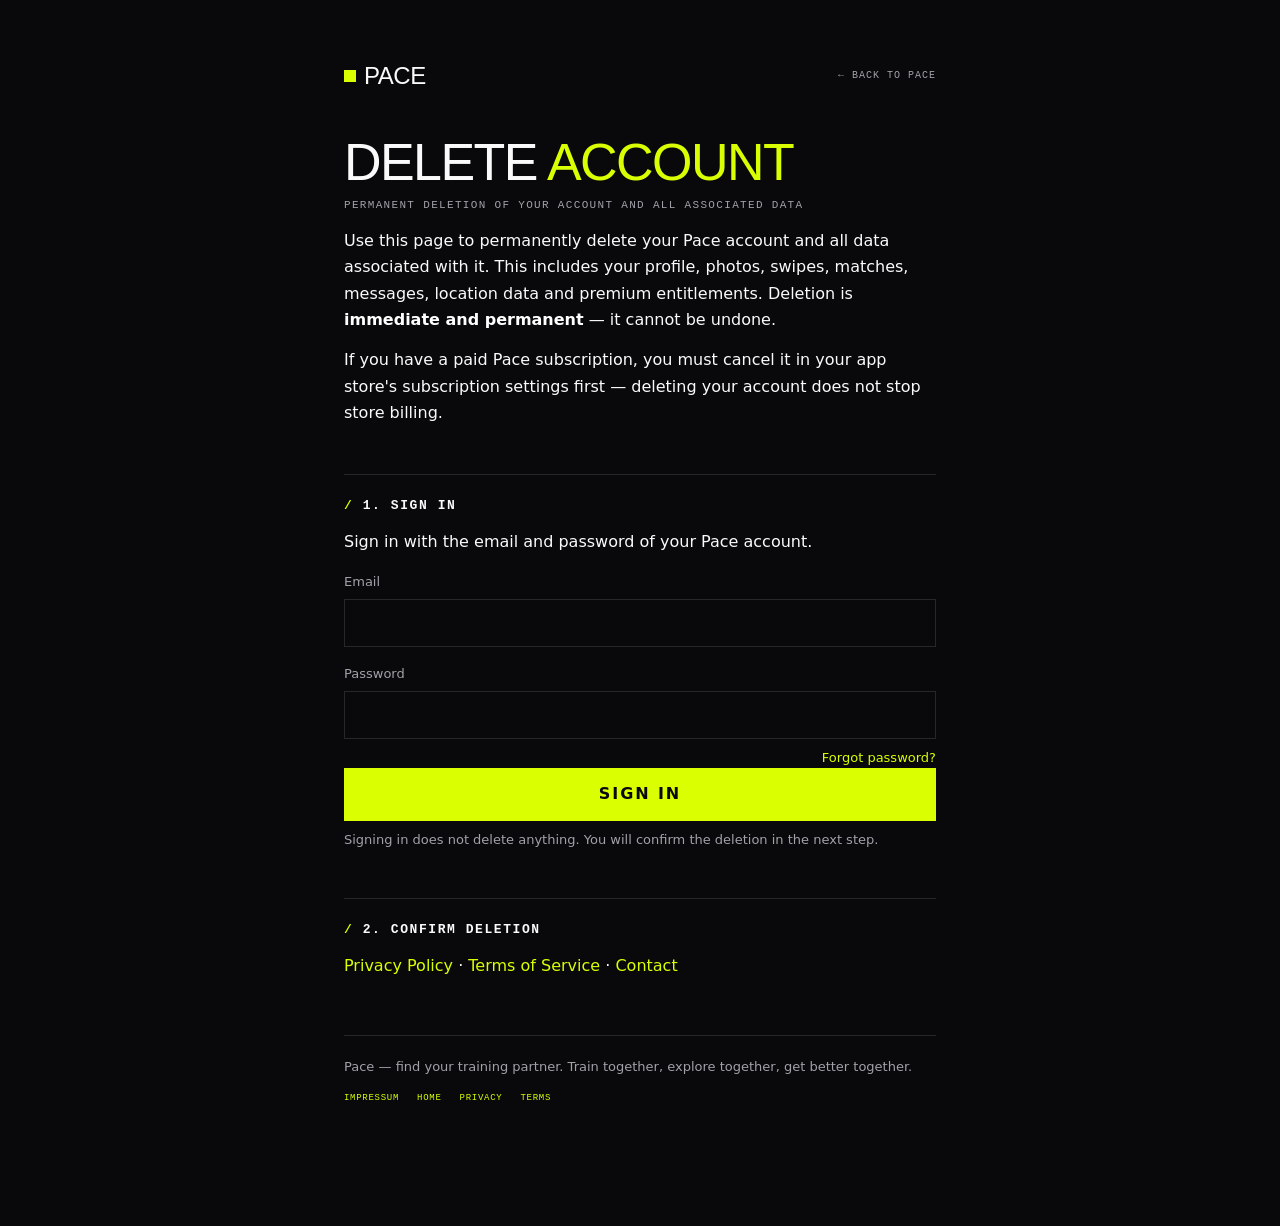
==== delete-account.html @ 6c15e728 "[Feat] added an impressum" ====
<!DOCTYPE html>
<html lang="en">
<head>
<meta charset="utf-8">
<meta name="viewport" content="width=device-width, initial-scale=1">
<title>Delete Account — Pace</title>
<link rel="icon" href="assets/favicon.png" type="image/png">
<link rel="stylesheet" href="assets/fonts/fonts.css">
<style>
  :root {
    --bg: #09090b;
    --fg: #fafafa;
    --muted: #a1a1aa;
    --accent: #d9ff00;
    --border: #27272a;
    --danger: #ef4444;
    --danger-border: rgba(239, 68, 68, 0.3);
  }
  * { box-sizing: border-box; }
  body {
    margin: 0;
    background: var(--bg);
    color: var(--fg);
    font-family: Inter, system-ui, -apple-system, "Segoe UI", Roboto, sans-serif;
    line-height: 1.65;
    -webkit-font-smoothing: antialiased;
  }
  .wrap { max-width: 640px; margin: 0 auto; padding: 56px 24px 120px; }
  .legal-header { display: flex; align-items: center; justify-content: space-between; gap: 20px; }
  .logo { display: flex; align-items: center; gap: 8px; color: var(--fg); font-family: Anton, Impact, sans-serif; font-weight: 400; text-transform: uppercase; text-decoration: none; letter-spacing: -0.02em; font-size: 24px; }
  .logo:hover { text-decoration: none; }
  .logo .dot { width: 12px; height: 12px; background: var(--accent); }
  .home-link { font-family: "JetBrains Mono", ui-monospace, monospace; font-size: 10px; text-transform: uppercase; letter-spacing: 0.1em; color: var(--muted); }
  .home-link:hover { color: var(--accent); text-decoration: none; }
  h1 { font-family: Anton, Impact, sans-serif; font-size: 52px; font-weight: 400; line-height: 1; text-transform: uppercase; letter-spacing: -0.03em; margin: 40px 0 8px; }
  h1 span { color: var(--accent); }
  .meta { font-family: "JetBrains Mono", ui-monospace, monospace; font-size: 11px; text-transform: uppercase; letter-spacing: 0.12em; color: var(--muted); }
  h2 {
    margin: 48px 0 12px;
    padding-top: 20px;
    border-top: 1px solid var(--border);
    font-family: "JetBrains Mono", ui-monospace, monospace;
    font-size: 13px;
    text-transform: uppercase;
    letter-spacing: 0.12em;
  }
  h2 span { color: var(--accent); }
  p { margin: 0 0 14px; }
  ul { margin: 0 0 14px; padding-left: 20px; }
  li { margin-bottom: 8px; }
  a { color: var(--accent); text-decoration: none; }
  a:hover { text-decoration: underline; }
  strong { color: #ffffff; }
  .footer { margin-top: 56px; padding-top: 20px; border-top: 1px solid var(--border); font-size: 13px; color: var(--muted); }
  .footer-nav { display: flex; flex-wrap: wrap; gap: 8px 18px; margin-top: 14px; font-family: "JetBrains Mono", ui-monospace, monospace; font-size: 9px; text-transform: uppercase; letter-spacing: 0.08em; }

  label { display: block; font-size: 13px; color: var(--muted); margin: 16px 0 6px; }
  input {
    width: 100%;
    padding: 10px 12px;
    background: transparent;
    color: var(--fg);
    border: 1px solid var(--border);
    border-radius: 0;
    font: inherit;
  }
  input:focus { outline: none; border-color: var(--fg); }
  button {
    font: inherit;
    text-transform: uppercase;
    letter-spacing: 0.12em;
    cursor: pointer;
    padding: 12px 16px;
    width: 100%;
    background: transparent;
    border: 1px solid var(--border);
    color: var(--fg);
  }
  button:hover { border-color: var(--fg); }
  button:disabled { opacity: 0.45; cursor: not-allowed; }
  .primary { background: var(--accent); border-color: var(--accent); color: var(--bg); font-weight: 700; }
  .primary:hover { border-color: var(--accent); filter: brightness(0.92); }
  .danger { border-color: var(--danger-border); color: var(--danger); }
  .danger:hover { border-color: var(--danger); }
  .danger.active { background: var(--danger); border-color: var(--danger); color: #ffffff; }
  .recover { text-align: right; font-size: 13px; margin-top: 8px; color: var(--muted); }
  .msg { margin-top: 16px; font-size: 14px; }
  .msg.error { color: var(--danger); }
  .msg.ok { color: var(--accent); }
  .hint { font-size: 13px; color: var(--muted); margin-top: 8px; }
  .hidden { display: none; }
  .danger-note { border: 1px solid var(--danger-border); padding: 14px 16px; margin: 20px 0 16px; }
  .danger-note p { margin: 0 0 8px; }
  .danger-note p:last-child { margin-bottom: 0; }
</style>
</head>
<body>
<div class="wrap">
  <header class="legal-header">
    <a class="logo" href="index.html" aria-label="Pace home"><span class="dot"></span>Pace</a>
    <a class="home-link" href="index.html">← Back to Pace</a>
  </header>

  <h1>Delete <span>Account</span></h1>
  <p class="meta">Permanent deletion of your account and all associated data</p>

  <p>
    Use this page to permanently delete your Pace account and all data associated with it. This
    includes your profile, photos, swipes, matches, messages, location data and premium
    entitlements. Deletion is <strong>immediate and permanent</strong> — it cannot be undone.
  </p>
  <p>
    If you have a paid Pace subscription, you must cancel it in your app store's subscription
    settings first — deleting your account does not stop store billing.
  </p>

  <h2><span>/</span> 1. Sign in</h2>
  <p>Sign in with the email and password of your Pace account.</p>

  <form id="login-form">
    <label for="email">Email</label>
    <input id="email" name="email" type="email" autocomplete="email" required>
    <label for="password">Password</label>
    <input id="password" name="password" type="password" autocomplete="current-password" required>
    <div class="recover"><a href="#" id="forgot-link">Forgot password?</a></div>
    <button type="submit" class="primary" id="login-btn">Sign in</button>
    <div class="hint">Signing in does not delete anything. You will confirm the deletion in the next step.</div>
  </form>
  <div class="msg hidden" id="login-msg" role="alert"></div>

  <h2><span>/</span> 2. Confirm deletion</h2>
  <div class="hidden" id="delete-panel">
    <p class="hint" id="signed-in-as">Signed in.</p>
    <div class="danger-note">
      <p><strong>Warning:</strong> this is permanent. Your profile, photos, swipes, matches and messages are deleted immediately and can't be recovered.</p>
      <p>If you have a paid Pace subscription, cancel it in your app store's subscription settings first — deleting your account does not stop store billing.</p>
    </div>
    <label for="confirm">Type <strong>DELETE</strong> to confirm</label>
    <input id="confirm" name="confirm" type="text" autocomplete="off" placeholder="DELETE">
    <button type="button" class="danger" id="delete-btn" disabled>Delete account</button>
    <div class="msg hidden" id="delete-msg" role="alert"></div>
  </div>

  <p>
    <a href="privacy.html">Privacy Policy</a> ·
    <a href="terms.html">Terms of Service</a> ·
    <a href="mailto:support@pace-online.de">Contact</a>
  </p>

  <div class="footer">
    Pace — find your training partner. Train together, explore together, get better together.
    <nav class="footer-nav" aria-label="Legal pages">
      <a href="impressum.html">Impressum</a>
      <a href="index.html">Home</a>
      <a href="privacy.html">Privacy</a>
      <a href="terms.html">Terms</a>
    </nav>
  </div>
</div>

<script>
(function () {
  const SUPABASE_URL = "https://exlcrsifebjjawzcdutk.supabase.co";
  const PUBLISHABLE_KEY = "sb_publishable_FXtPs7W2HFgapJc12pGzIA_bnyYmZ_W";

  const loginForm = document.getElementById("login-form");
  const loginBtn = document.getElementById("login-btn");
  const loginMsg = document.getElementById("login-msg");
  const email = document.getElementById("email");
  const password = document.getElementById("password");
  const forgotLink = document.getElementById("forgot-link");
  const deletePanel = document.getElementById("delete-panel");
  const signedInAs = document.getElementById("signed-in-as");
  const confirm = document.getElementById("confirm");
  const deleteBtn = document.getElementById("delete-btn");
  const deleteMsg = document.getElementById("delete-msg");

  let accessToken = null;

  function show(el, ok) {
    el.classList.remove("hidden");
    el.classList.toggle("ok", ok === true);
    el.classList.toggle("error", ok === false);
  }

  function hide(el) {
    el.classList.add("hidden");
  }

  async function postJson(url, body, headers) {
    const res = await fetch(url, {
      method: "POST",
      headers: Object.assign(
        { "Content-Type": "application/json", apikey: PUBLISHABLE_KEY },
        headers || {}
      ),
      body: body ? JSON.stringify(body) : undefined,
    });
    let data = null;
    try { data = await res.json(); } catch (_) { /* non-JSON */ }
    return { status: res.status, data };
  }

  function setBusy(btn, busy, label) {
    btn.disabled = busy;
    btn.textContent = busy ? "…" : label;
  }

  loginForm.addEventListener("submit", async (e) => {
    e.preventDefault();
    hide(loginMsg);
    setBusy(loginBtn, true, "Signing in…");

    try {
      const { status, data } = await postJson(
        SUPABASE_URL + "/auth/v1/token?grant_type=password",
        { email: email.value.trim(), password: password.value }
      );
      if (status !== 200 || !data.access_token) {
        show(loginMsg, false);
        loginMsg.textContent = "Sign-in failed. Check your email and password.";
        return;
      }
      accessToken = data.access_token;
      signedInAs.textContent = "Signed in as " + email.value.trim() + ".";
      hide(loginMsg);
      loginForm.classList.add("hidden");
      deletePanel.classList.remove("hidden");
      email.disabled = true;
      password.value = "";
    } catch (err) {
      show(loginMsg, false);
      loginMsg.textContent = "Something went wrong. Please try again.";
    } finally {
      setBusy(loginBtn, false, "Sign in");
    }
  });

  forgotLink.addEventListener("click", async (e) => {
    e.preventDefault();
    hide(loginMsg);
    const addr = email.value.trim();
    if (!addr) {
      show(loginMsg, false);
      loginMsg.textContent = "Enter your email address first.";
      return;
    }
    try {
      await postJson(
        SUPABASE_URL + "/auth/v1/recover",
        { email: addr }
      );
      show(loginMsg, true);
      loginMsg.textContent = "If an account exists for " + addr + ", a password reset link is on its way. Follow it in the app.";
    } catch (_) {
      show(loginMsg, false);
      loginMsg.textContent = "Something went wrong. Please try again.";
    }
  });

  confirm.addEventListener("input", () => {
    deleteBtn.disabled = confirm.value.trim() !== "DELETE";
  });

  deleteBtn.addEventListener("click", async () => {
    if (confirm.value.trim() !== "DELETE" || !accessToken) return;
    hide(deleteMsg);
    setBusy(deleteBtn, true, "Deleting…");

    try {
      const { status, data } = await postJson(
        SUPABASE_URL + "/functions/v1/delete-account",
        null,
        { Authorization: "Bearer " + accessToken }
      );
      if (data && data.ok === true) {
        deleteBtn.disabled = true;
        confirm.disabled = true;
        show(deleteMsg, true);
        deleteMsg.textContent = "Your account and all associated data have been deleted.";
        return;
      }
      const message = data && data.message ? data.message : "";
      if (data && data.ok === false && /not found|already/i.test(message)) {
        show(deleteMsg, true);
        deleteMsg.textContent = "This account appears to have been deleted already, or was not found.";
        return;
      }
      show(deleteMsg, false);
      deleteMsg.textContent = "Deletion failed: " + (message || "unknown error") + ". Please try again.";
    } catch (err) {
      show(deleteMsg, false);
      deleteMsg.textContent = "Could not reach the deletion service. Check your connection and try again.";
    } finally {
      setBusy(deleteBtn, false, "Delete account");
    }
  });
})();
</script>
</body>
</html>
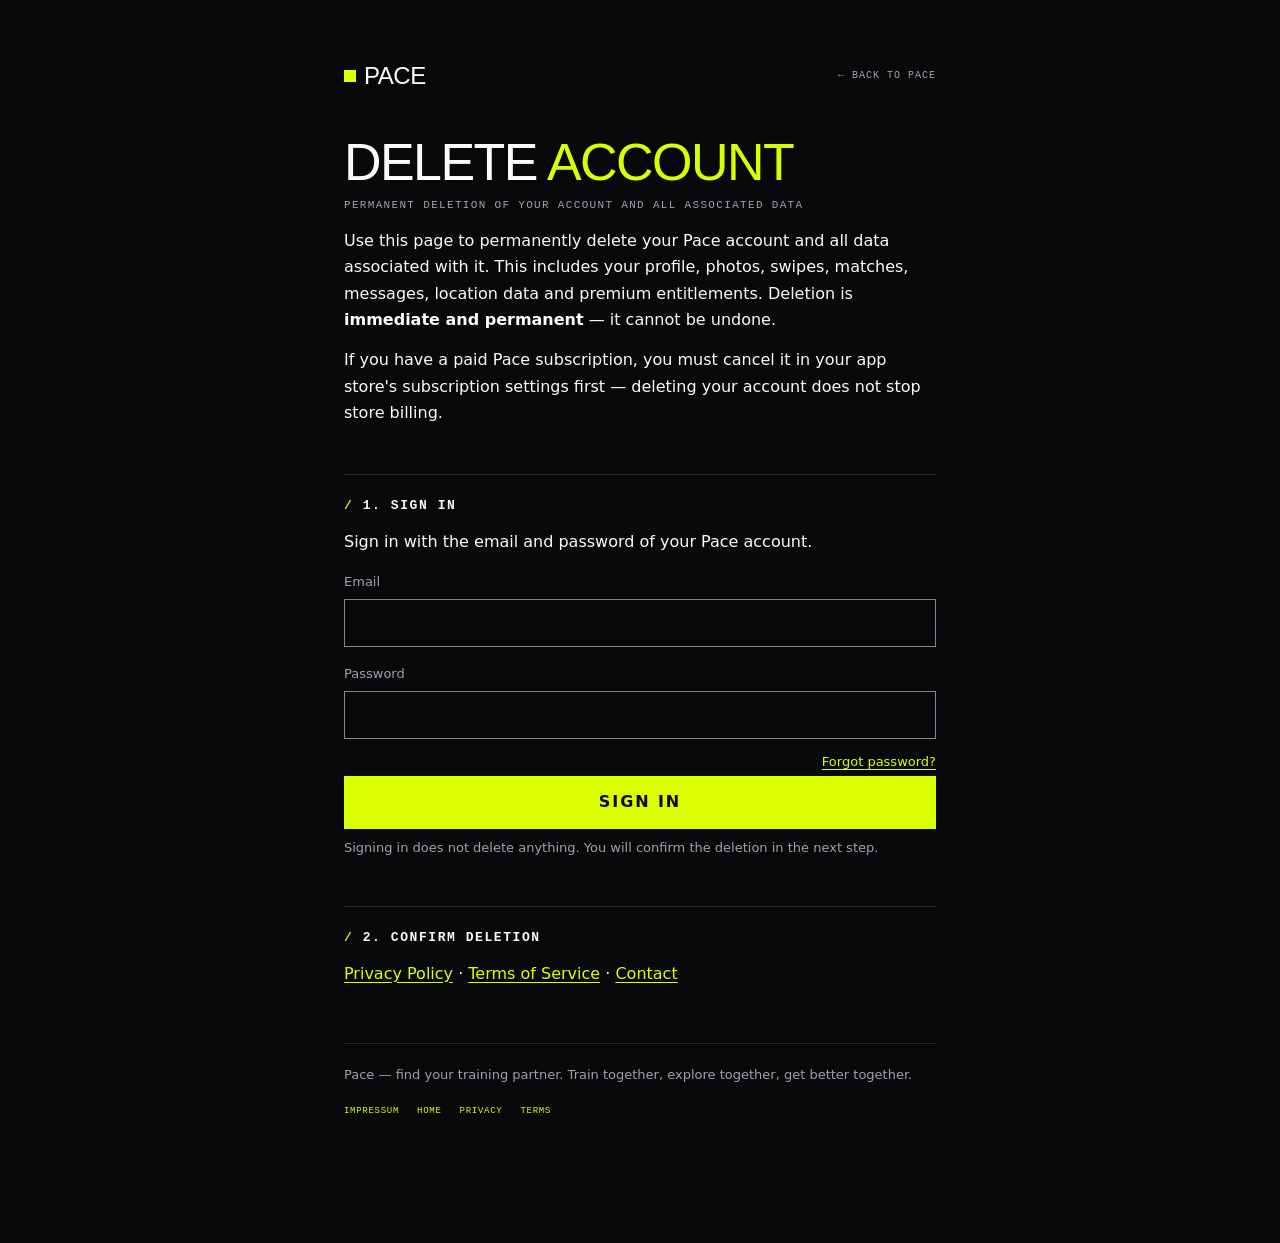
==== commit c7d15d94: "[Feat] fixed audit findings to be WCAG-Richtlinien (Standard 2.1 / 2.2 AA) compliant" ====
--- a/delete-account.html
+++ b/delete-account.html
@@ -93,14 +93,17 @@
   .danger-note p { margin: 0 0 8px; }
   .danger-note p:last-child { margin-bottom: 0; }
 </style>
+<link rel="stylesheet" href="assets/accessibility.css">
 </head>
-<body>
+<body class="legal-page">
+<a class="skip-link" href="#main">Skip to content</a>
 <div class="wrap">
   <header class="legal-header">
     <a class="logo" href="index.html" aria-label="Pace home"><span class="dot"></span>Pace</a>
     <a class="home-link" href="index.html">← Back to Pace</a>
   </header>
 
+  <main id="main" tabindex="-1">
   <h1>Delete <span>Account</span></h1>
   <p class="meta">Permanent deletion of your account and all associated data</p>
 
@@ -126,19 +129,19 @@
     <button type="submit" class="primary" id="login-btn">Sign in</button>
     <div class="hint">Signing in does not delete anything. You will confirm the deletion in the next step.</div>
   </form>
-  <div class="msg hidden" id="login-msg" role="alert"></div>
+  <div class="msg" id="login-msg" role="alert" aria-atomic="true"></div>
 
   <h2><span>/</span> 2. Confirm deletion</h2>
   <div class="hidden" id="delete-panel">
     <p class="hint" id="signed-in-as">Signed in.</p>
-    <div class="danger-note">
+    <div class="danger-note" id="deletion-warning">
       <p><strong>Warning:</strong> this is permanent. Your profile, photos, swipes, matches and messages are deleted immediately and can't be recovered.</p>
       <p>If you have a paid Pace subscription, cancel it in your app store's subscription settings first — deleting your account does not stop store billing.</p>
     </div>
     <label for="confirm">Type <strong>DELETE</strong> to confirm</label>
-    <input id="confirm" name="confirm" type="text" autocomplete="off" placeholder="DELETE">
+    <input id="confirm" name="confirm" type="text" autocomplete="off" placeholder="DELETE" aria-describedby="signed-in-as deletion-warning">
     <button type="button" class="danger" id="delete-btn" disabled>Delete account</button>
-    <div class="msg hidden" id="delete-msg" role="alert"></div>
+    <div class="msg" id="delete-msg" role="alert" aria-atomic="true" tabindex="-1"></div>
   </div>
 
   <p>
@@ -147,15 +150,17 @@
     <a href="mailto:support@pace-online.de">Contact</a>
   </p>
 
-  <div class="footer">
+  </main>
+
+  <footer class="footer">
     Pace — find your training partner. Train together, explore together, get better together.
     <nav class="footer-nav" aria-label="Legal pages">
-      <a href="impressum.html">Impressum</a>
+      <a href="impressum.html" lang="de">Impressum</a>
       <a href="index.html">Home</a>
       <a href="privacy.html">Privacy</a>
       <a href="terms.html">Terms</a>
     </nav>
-  </div>
+  </footer>
 </div>
 
 <script>
@@ -176,6 +181,7 @@
   const deleteMsg = document.getElementById("delete-msg");
 
   let accessToken = null;
+  let accountDeleted = false;
 
   function show(el, ok) {
     el.classList.remove("hidden");
@@ -184,7 +190,7 @@
   }
 
   function hide(el) {
-    el.classList.add("hidden");
+    el.textContent = "";
   }
 
   async function postJson(url, body, headers) {
@@ -203,7 +209,8 @@
 
   function setBusy(btn, busy, label) {
     btn.disabled = busy;
-    btn.textContent = busy ? "…" : label;
+    btn.setAttribute("aria-busy", String(busy));
+    btn.textContent = label;
   }
 
   loginForm.addEventListener("submit", async (e) => {
@@ -228,6 +235,7 @@
       deletePanel.classList.remove("hidden");
       email.disabled = true;
       password.value = "";
+      confirm.focus();
     } catch (err) {
       show(loginMsg, false);
       loginMsg.textContent = "Something went wrong. Please try again.";
@@ -243,6 +251,7 @@
     if (!addr) {
       show(loginMsg, false);
       loginMsg.textContent = "Enter your email address first.";
+      email.focus();
       return;
     }
     try {
@@ -259,11 +268,11 @@
   });
 
   confirm.addEventListener("input", () => {
-    deleteBtn.disabled = confirm.value.trim() !== "DELETE";
+    deleteBtn.disabled = accountDeleted || confirm.value.trim() !== "DELETE";
   });
 
   deleteBtn.addEventListener("click", async () => {
-    if (confirm.value.trim() !== "DELETE" || !accessToken) return;
+    if (accountDeleted || confirm.value.trim() !== "DELETE" || !accessToken) return;
     hide(deleteMsg);
     setBusy(deleteBtn, true, "Deleting…");
 
@@ -274,16 +283,23 @@
         { Authorization: "Bearer " + accessToken }
       );
       if (data && data.ok === true) {
+        accountDeleted = true;
+        accessToken = null;
         deleteBtn.disabled = true;
         confirm.disabled = true;
         show(deleteMsg, true);
         deleteMsg.textContent = "Your account and all associated data have been deleted.";
+        deleteMsg.focus();
         return;
       }
       const message = data && data.message ? data.message : "";
       if (data && data.ok === false && /not found|already/i.test(message)) {
+        accountDeleted = true;
+        accessToken = null;
+        confirm.disabled = true;
         show(deleteMsg, true);
         deleteMsg.textContent = "This account appears to have been deleted already, or was not found.";
+        deleteMsg.focus();
         return;
       }
       show(deleteMsg, false);
@@ -293,6 +309,7 @@
       deleteMsg.textContent = "Could not reach the deletion service. Check your connection and try again.";
     } finally {
       setBusy(deleteBtn, false, "Delete account");
+      deleteBtn.disabled = accountDeleted || confirm.value.trim() !== "DELETE";
     }
   });
 })();
--- a/assets/accessibility.css
+++ b/assets/accessibility.css
@@ -0,0 +1,47 @@
+/* Two-tone focus stays visible on dark surfaces, photos and the lime CTA. */
+a:focus-visible,
+button:focus-visible,
+input:focus-visible,
+[tabindex]:focus-visible {
+  outline: 2px solid #fff;
+  outline-offset: 3px;
+  box-shadow: 0 0 0 3px #09090b;
+}
+
+.photo-progress button:focus-visible {
+  outline-offset: -2px;
+  box-shadow: inset 0 0 0 4px #09090b;
+}
+
+.legal-page .skip-link {
+  position: fixed;
+  top: 12px;
+  left: 12px;
+  z-index: 100;
+  padding: 10px 14px;
+  background: #d9ff00;
+  color: #09090b;
+  font-weight: 700;
+  transform: translateY(-200%);
+}
+
+.legal-page .skip-link:focus { transform: translateY(0); }
+.legal-page main { overflow-wrap: anywhere; }
+.legal-page main a { text-decoration: underline; text-underline-offset: 3px; }
+.legal-page .footer-nav a, .legal-page .home-link { min-height: 24px; display: inline-flex; align-items: center; }
+.legal-page input { border-color: #85858e; }
+.legal-page .recover a { display: inline-block; min-height: 24px; padding: 4px 0; }
+.legal-page .msg:empty { margin: 0; }
+
+@media (prefers-reduced-motion: reduce) {
+  html { scroll-behavior: auto; }
+}
+
+@media (forced-colors: active) {
+  a:focus-visible, button:focus-visible, input:focus-visible, [tabindex]:focus-visible {
+    outline-color: Highlight;
+  }
+  .statement-title .outline { color: CanvasText; -webkit-text-stroke: 0; }
+  .photo-progress button::after { background: CanvasText; }
+  .photo-progress button[aria-current="true"]::after { background: Highlight; }
+}
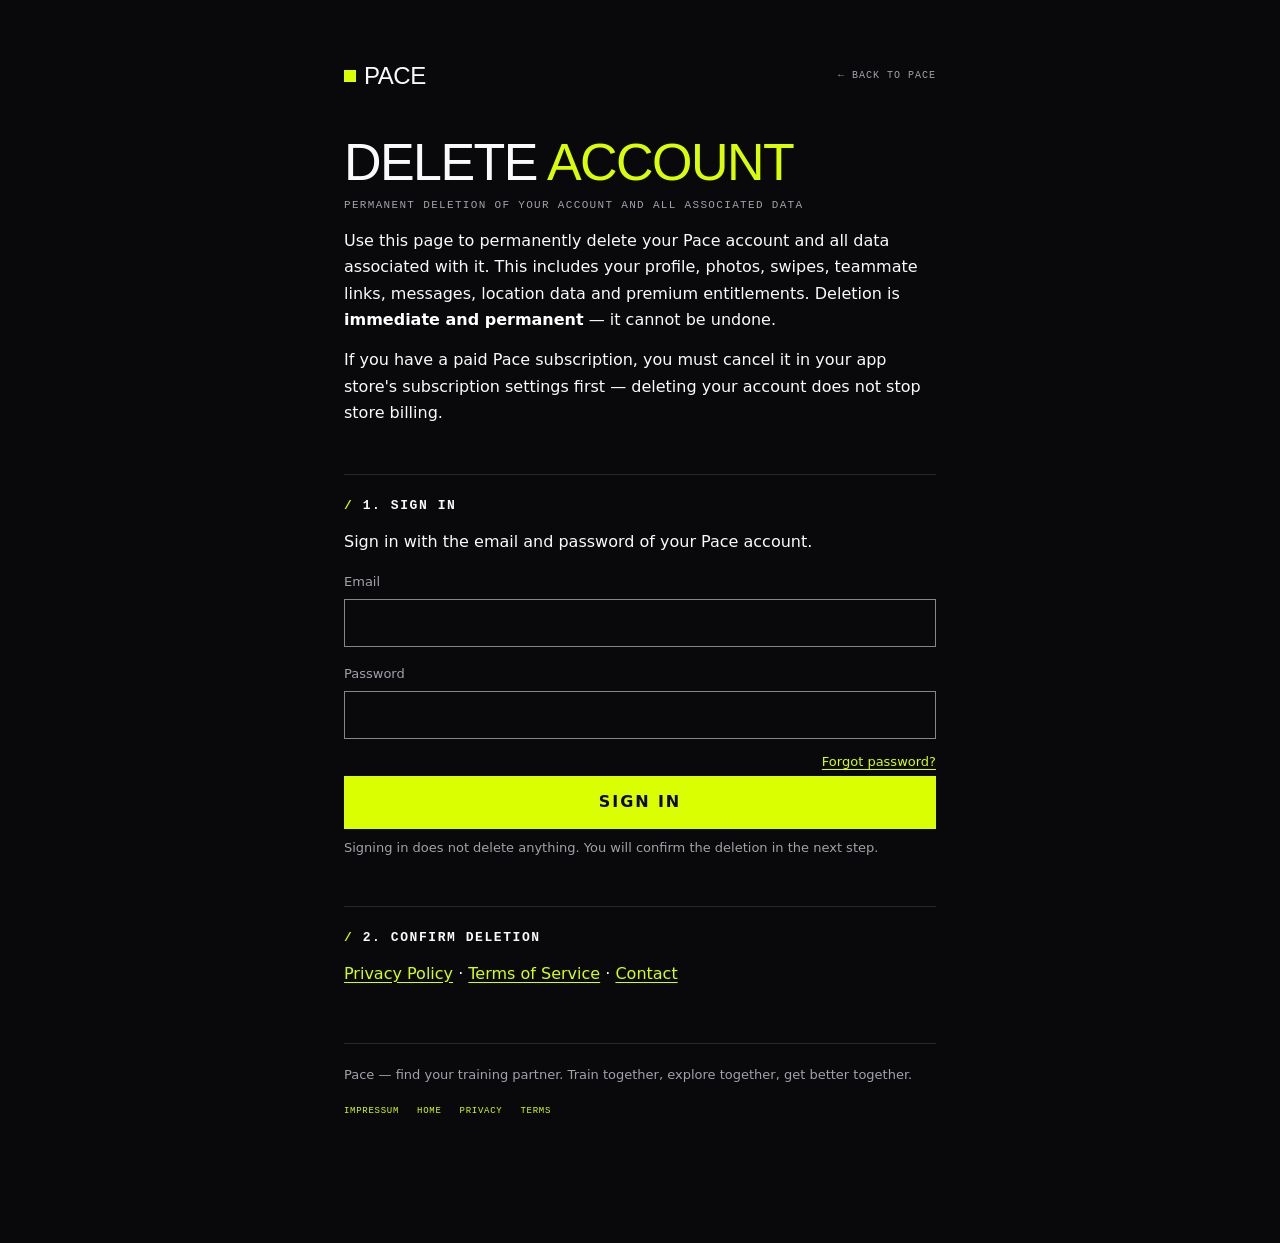
==== commit 5670d990: "[Feat] use Connect and Teammates on the website" ====
--- a/delete-account.html
+++ b/delete-account.html
@@ -109,7 +109,7 @@
 
   <p>
     Use this page to permanently delete your Pace account and all data associated with it. This
-    includes your profile, photos, swipes, matches, messages, location data and premium
+    includes your profile, photos, swipes, teammate links, messages, location data and premium
     entitlements. Deletion is <strong>immediate and permanent</strong> — it cannot be undone.
   </p>
   <p>
@@ -135,7 +135,7 @@
   <div class="hidden" id="delete-panel">
     <p class="hint" id="signed-in-as">Signed in.</p>
     <div class="danger-note" id="deletion-warning">
-      <p><strong>Warning:</strong> this is permanent. Your profile, photos, swipes, matches and messages are deleted immediately and can't be recovered.</p>
+      <p><strong>Warning:</strong> this is permanent. Your profile, photos, swipes, teammate links and messages are deleted immediately and can't be recovered.</p>
       <p>If you have a paid Pace subscription, cancel it in your app store's subscription settings first — deleting your account does not stop store billing.</p>
     </div>
     <label for="confirm">Type <strong>DELETE</strong> to confirm</label>
